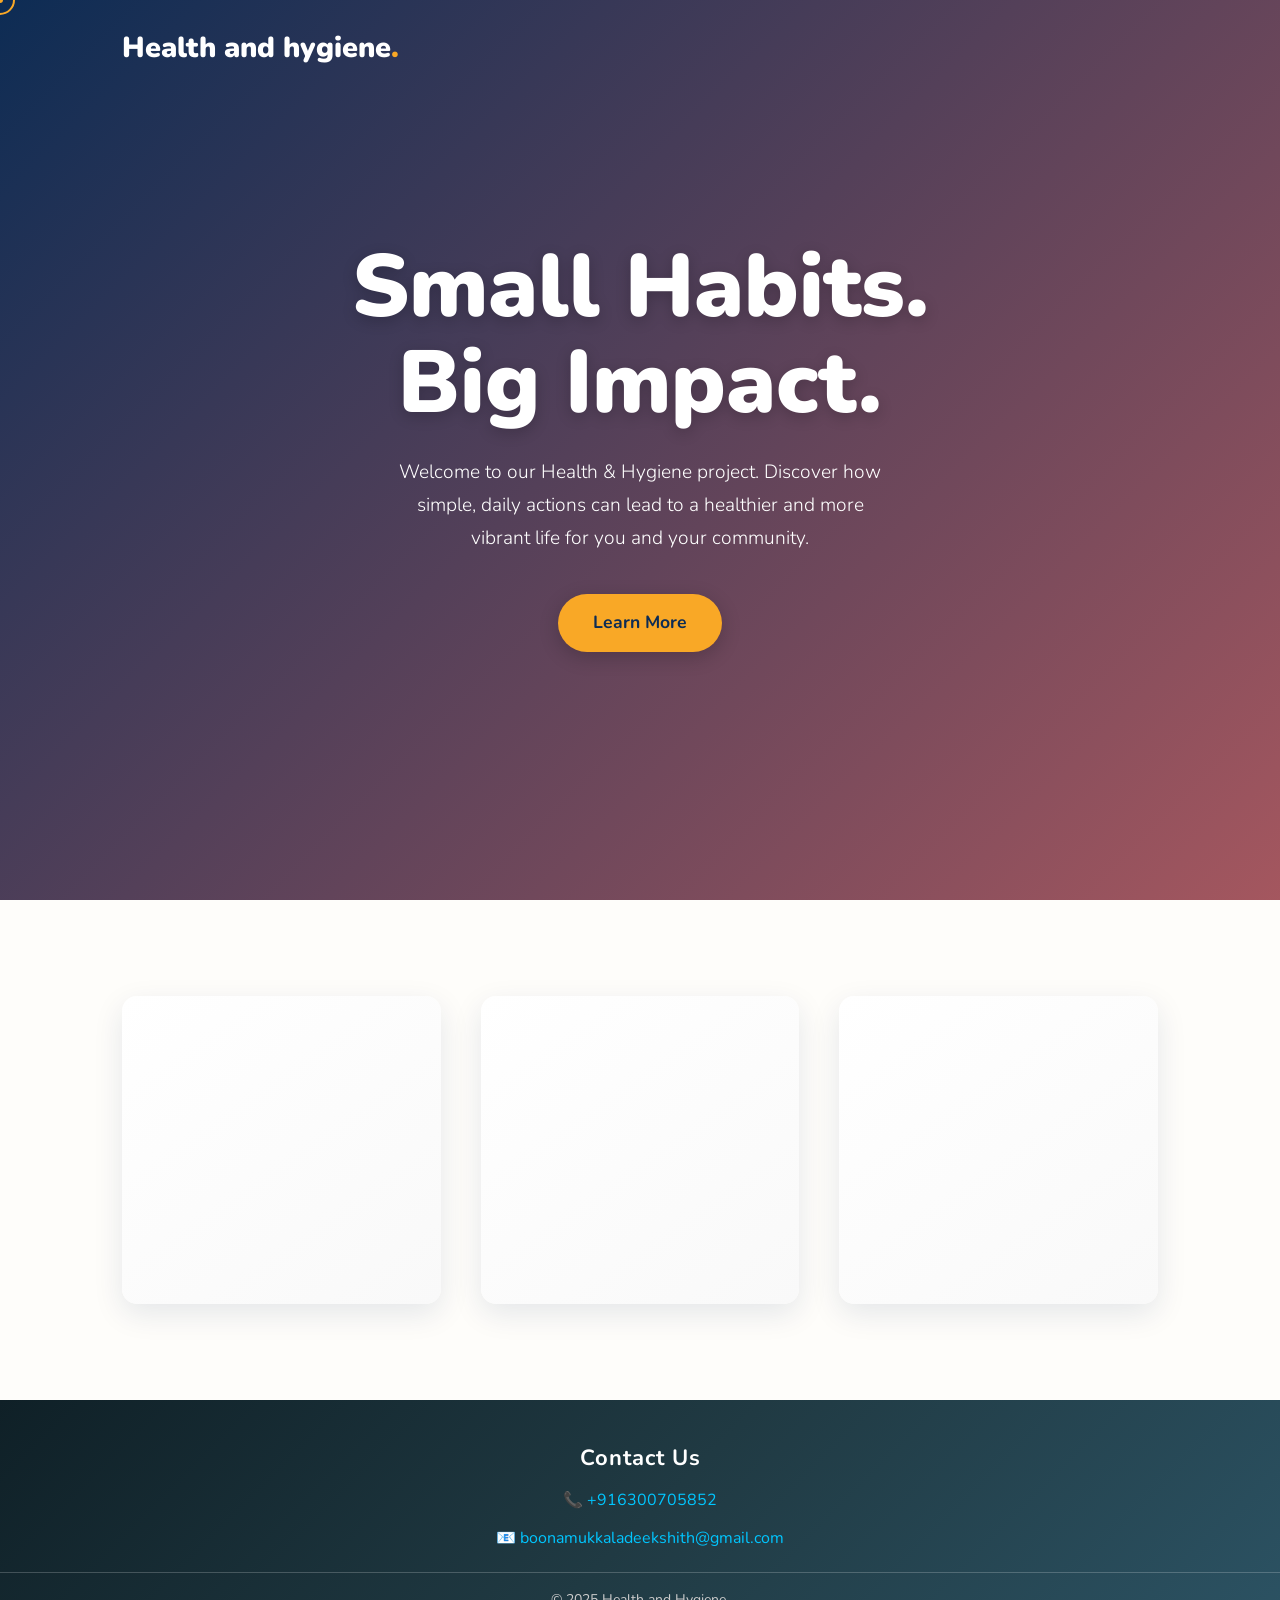
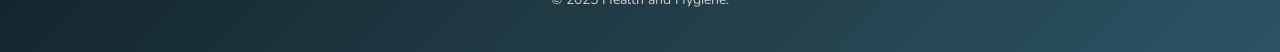
==== index.html @ bb27acfd "Add files via upload" ====
<!DOCTYPE html>
<html lang="en">

<head>
    <meta charset="UTF-8">
    <meta name="viewport" content="width=device-width, initial-scale=1.0">
    <title>Health & Hygiene Project</title>
    <link rel="stylesheet" href="main.css">
    <link href="https://fonts.googleapis.com/css2?family=Nunito:wght@300;400;700;900&display=swap" rel="stylesheet">
</head>

<body>

    <div class="cursor-dot"></div>
    <div class="cursor-outline"></div>

    <header>
        <div class="container">
            <nav>
                <div class="logo">Health and hygiene<span>.</span></div>
            </nav>
        </div>
    </header>

    <main>
        <section class="hero">
            <div class="hero-background"></div>
            <div class="hero-content">
                <h1 class="anim-load" style="--delay: 0.2s;">Small Habits.</h1>
                <h1 class="anim-load" style="--delay: 0.4s;">Big Impact.</h1>
                <p class="anim-load" style="--delay: 0.6s;">
                    Welcome to our Health & Hygiene project. Discover how simple, daily actions can lead to a healthier and more vibrant life for you and your community.
                </p>
                <a href="index2.html" class="cta-button anim-load" style="--delay: 0.8s;">Learn More</a>
            </div>
        </section>

        <section id="features" class="features-section">
            <div class="container features-grid">

                <div class="feature-card">
                    <div class="card-content">
                        <h2>🧼-🖐</h2>
                        <h3>Hand Hygiene</h3>
                        <p>The simplest, most effective way to stop the spread of germs and prevent illness.</p>
                    </div>
                </div>

                <div class="feature-card">
                    <div class="card-content">
                        <h2>❤️-❤️‍🩹</h2>
                        <h3>Personal Wellness</h3>
                        <p>Good hygiene is self-care. It boosts mental health, confidence, and overall well-being.</p>
                    </div>
                </div>

                <div class="feature-card">
                    <div class="card-content">
                        <h2>♻️- 🌍</h2>
                        <h3>Clean Environment</h3>
                        <p>A clean space reduces stress, prevents pests, and creates a safe sanctuary for you.</p>
                    </div>
                </div>

            </div>
        </section>
    </main>
    <footer>
        <h2>Contact Us</h2>
        <div class="contact-info">
            📞 <a href="tel:+916300705852">+916300705852</a>
        </div>
        <div class="contact-info">
            📧 <a href="mailto:boonamukkaladeekshith@gmail.com">boonamukkaladeekshith@gmail.com</a>
        </div>
        <div class="footer-bottom">
            © 2025 Health and Hygiene.
        </div>
    </footer>

    <script src="script.js"></script>
</body>

</html>
---- main.css ----
/* --- Global Styles & Variables --- */

:root {
    --primary-color: #0d2c54;
    /* Deep Blue */
    --secondary-color: #f06c64;
    /* Vibrant Coral */
    --accent-color: #f9a826;
    /* Sunny Yellow */
    --bg-color: #fefdfa;
    /* Off-white */
    --white: #ffffff;
    --shadow: 0 10px 30px rgba(13, 44, 84, 0.1);
}

* {
    margin: 0;
    padding: 0;
    box-sizing: border-box;
}

body {
    font-family: 'Nunito', sans-serif;
    background-color: var(--bg-color);
    line-height: 1.7;
    overflow-x: hidden;
    /* --- NEW: Hide default cursor --- */
    cursor: none;
}

.container {
    max-width: 1100px;
    margin: 0 auto;
    padding: 0 2rem;
}


/* --- NEW: Custom Cursor Styles --- */

.cursor-dot,
.cursor-outline {
    position: fixed;
    top: 0;
    left: 0;
    transform: translate(-50%, -50%);
    border-radius: 50%;
    z-index: 9999;
    pointer-events: none;
    /* Allows clicking through */
}

.cursor-dot {
    width: 6px;
    height: 6px;
    background-color: var(--accent-color);
}

.cursor-outline {
    width: 30px;
    height: 30px;
    border: 2px solid var(--accent-color);
    transition: transform 0.2s ease-out;
}


/* This class is added by JS on hover */

.cursor-grow {
    transform: translate(-50%, -50%) scale(2);
    border-color: var(--secondary-color);
}


/* --- Header --- */

header {
    background: transparent;
    /* Make header transparent */
    padding: 1.5rem 0;
    position: fixed;
    width: 100%;
    top: 0;
    z-index: 1000;
}

.logo {
    font-size: 1.8rem;
    font-weight: 900;
    color: var(--white);
}

.logo span {
    color: var(--accent-color);
}


/* --- Hero Section --- */

.hero {
    height: 100vh;
    display: flex;
    align-items: center;
    justify-content: center;
    text-align: center;
    color: var(--white);
    position: relative;
    overflow: hidden;
}

.hero-background {
    position: absolute;
    top: 0;
    left: 0;
    width: 100%;
    height: 100%;
    background: linear-gradient(135deg, var(--primary-color), var(--secondary-color), var(--accent-color));
    background-size: 300% 300%;
    z-index: -1;
    animation: gradientMove 15s ease infinite;
}

@keyframes gradientMove {
    0% {
        background-position: 0% 50%;
    }
    50% {
        background-position: 100% 50%;
    }
    100% {
        background-position: 0% 50%;
    }
}

.hero-content {
    max-width: 700px;
    padding: 0 1rem;
}

.hero h1 {
    font-size: clamp(3rem, 8vw, 5.5rem);
    font-weight: 900;
    line-height: 1.1;
    text-shadow: 0 4px 15px rgba(0, 0, 0, 0.2);
}

.hero p {
    font-size: 1.2rem;
    font-weight: 300;
    margin: 1.5rem 0 2.5rem;
    max-width: 500px;
    margin-left: auto;
    margin-right: auto;
}


/* --- CTA Button & Ripple --- */

.cta-button {
    display: inline-block;
    background: var(--accent-color);
    color: var(--primary-color);
    padding: 14px 35px;
    border-radius: 50px;
    text-decoration: none;
    font-weight: 700;
    font-size: 1.1rem;
    transition: all 0.3s ease;
    box-shadow: 0 5px 20px rgba(0, 0, 0, 0.2);
    position: relative;
    overflow: hidden;
}

.cta-button:hover {
    background: var(--white);
    transform: translateY(-5px);
    box-shadow: 0 10px 25px rgba(0, 0, 0, 0.3);
}


/* --- Ripple Click Animation --- */

.ripple {
    position: absolute;
    border-radius: 50%;
    background-color: rgba(13, 44, 84, 0.3);
    transform: scale(0);
    animation: ripple 600ms linear;
}

@keyframes ripple {
    to {
        transform: scale(4);
        opacity: 0;
    }
}


/* --- Load Animation (Hero Text) --- */

.anim-load {
    opacity: 0;
    transform: translateY(30px);
    animation: fadeInSlideUp 0.8s ease-out forwards var(--delay);
}

@keyframes fadeInSlideUp {
    to {
        opacity: 1;
        transform: translateY(0);
    }
}


/* --- NEW: 3D Features Section --- */

.features-section {
    padding: 6rem 0;
    background: var(--bg-color);
}

.features-grid {
    display: grid;
    grid-template-columns: repeat(auto-fit, minmax(280px, 1fr));
    gap: 2.5rem;
    /* This creates the 3D space for the cards */
    perspective: 1500px;
}

.feature-card {
    background: linear-gradient(145deg, var(--white), #f9f9f9);
    border-radius: 15px;
    box-shadow: var(--shadow);
    padding: 2.5rem 2rem;
    text-align: center;
    /* This allows the card's children to be in 3D space */
    transform-style: preserve-3d;
    /* Smooth transition for when mouse leaves */
    transition: transform 0.6s ease, box-shadow 0.6s ease;
}

.feature-card h2 {
    font-size: 3rem;
    color: var(--primary-color);
}

.feature-card h3 {
    font-size: 1.5rem;
    color: var(--primary-color);
    margin: 1rem 0 0.5rem;
}

.feature-card p {
    font-size: 1rem;
    color: #555;
}

footer {
    background: linear-gradient(135deg, #0f2027, #203a43, #2c5364);
    color: white;
    padding: 40px 0;
    text-align: center;
}

footer h2 {
    margin-bottom: 10px;
    font-size: 22px;
    letter-spacing: 1px;
}

.contact-info {
    margin: 10px 0;
    font-size: 16px;
}

.contact-info a {
    color: #00c6ff;
    text-decoration: none;
    transition: color 0.3s ease;
}

.contact-info a:hover {
    color: #66ffff;
}

.footer-bottom {
    margin-top: 20px;
    border-top: 1px solid rgba(255, 255, 255, 0.2);
    padding-top: 15px;
    font-size: 14px;
    color: #ccc;
}
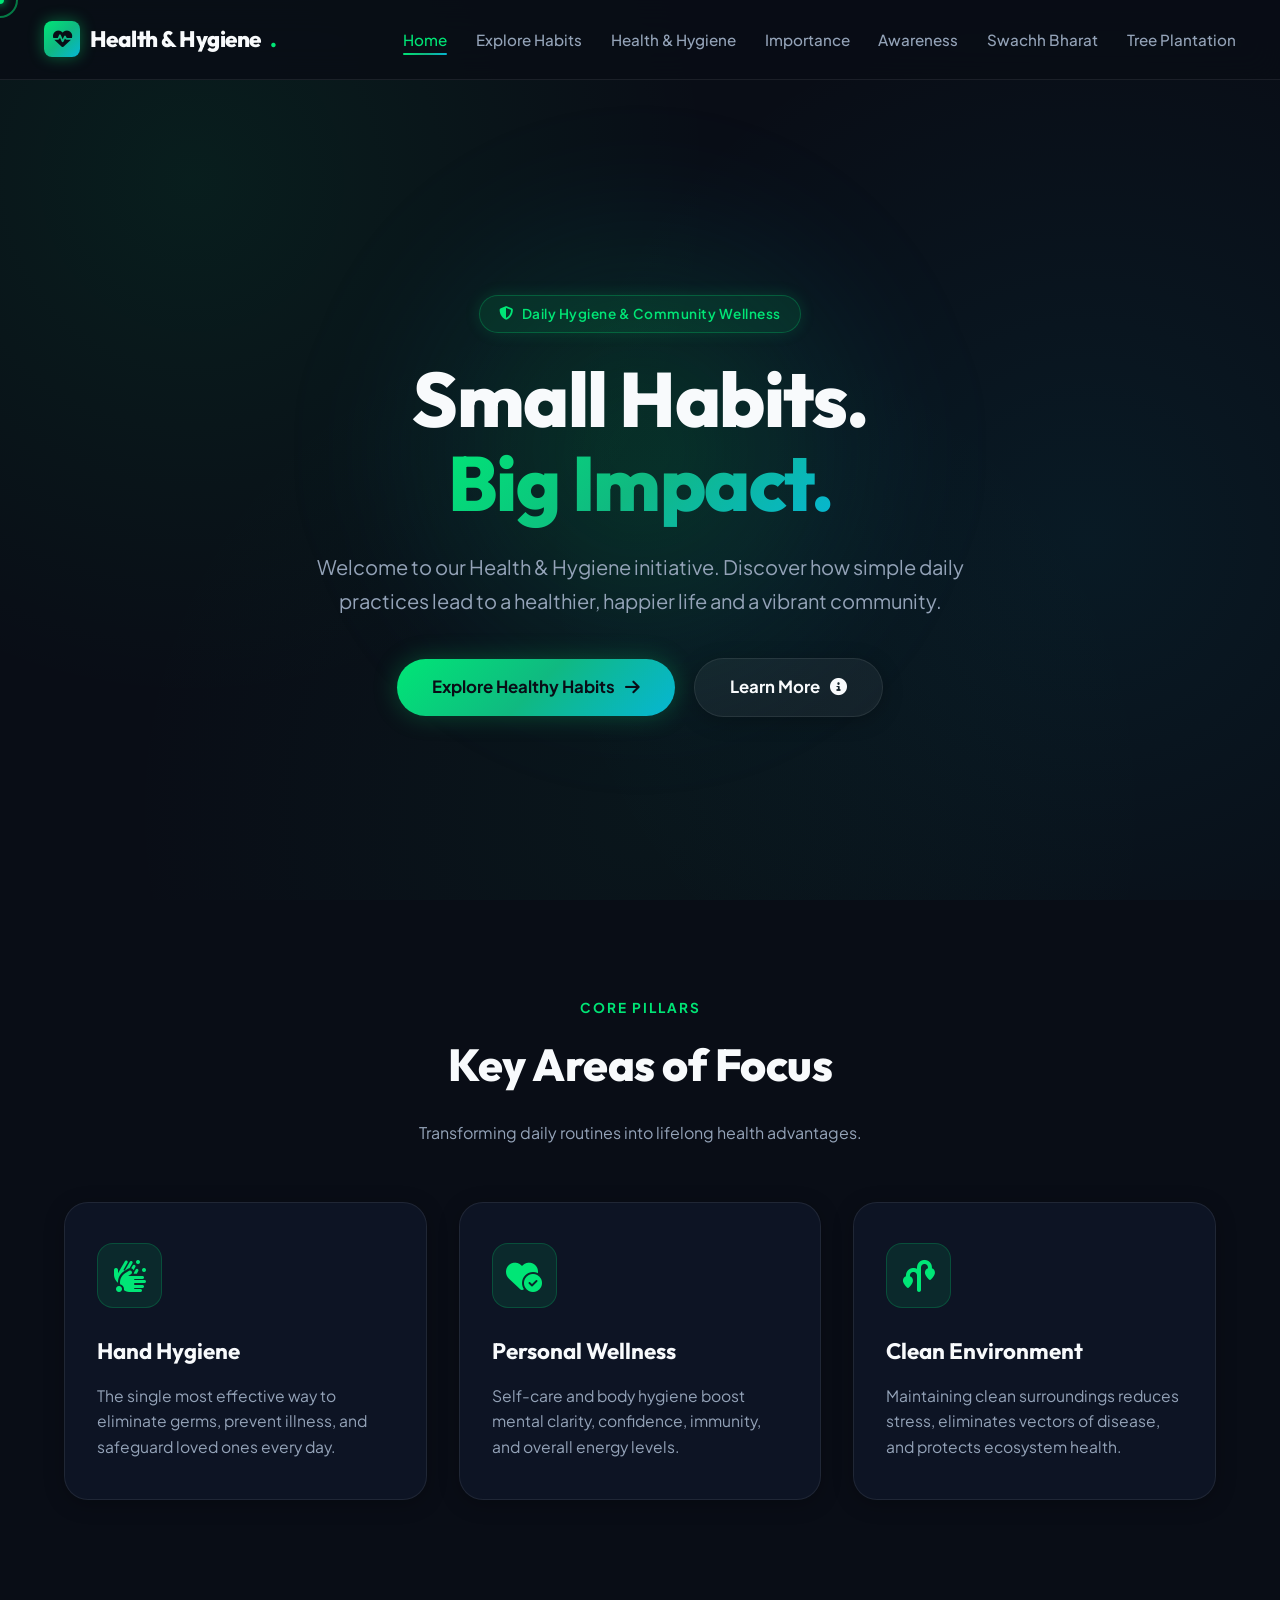
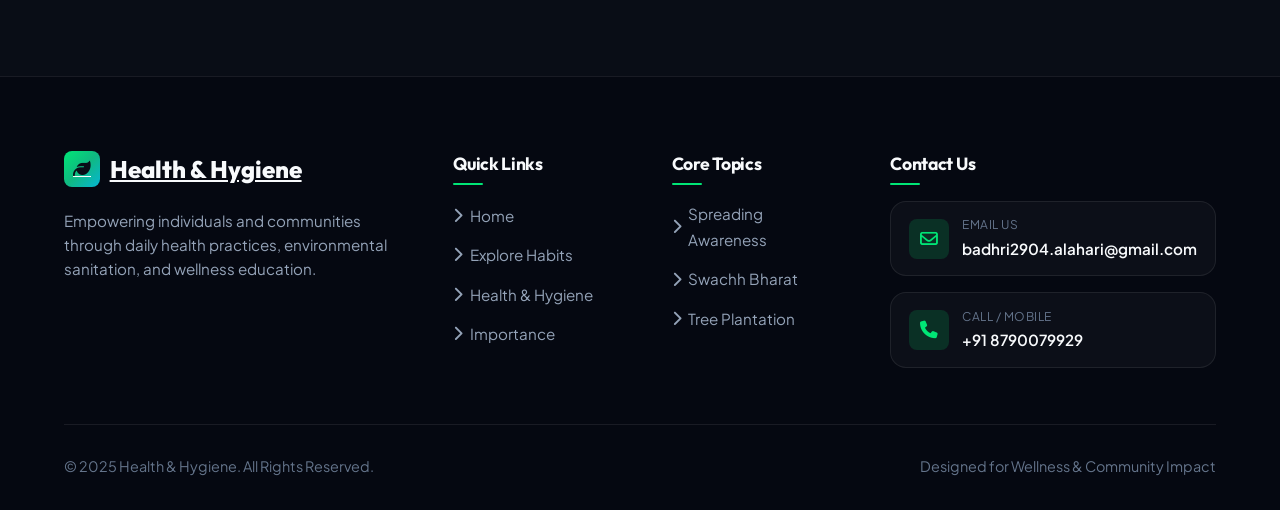
==== commit d8e7f02b: "Add files via upload" ====
--- a/index.html
+++ b/index.html
@@ -1,84 +1,167 @@
-<!DOCTYPE html>
-<html lang="en">
-
-<head>
-    <meta charset="UTF-8">
-    <meta name="viewport" content="width=device-width, initial-scale=1.0">
-    <title>Health & Hygiene Project</title>
-    <link rel="stylesheet" href="main.css">
-    <link href="https://fonts.googleapis.com/css2?family=Nunito:wght@300;400;700;900&display=swap" rel="stylesheet">
-</head>
-
-<body>
-
-    <div class="cursor-dot"></div>
-    <div class="cursor-outline"></div>
-
-    <header>
-        <div class="container">
-            <nav>
-                <div class="logo">Health and hygiene<span>.</span></div>
-            </nav>
-        </div>
-    </header>
-
-    <main>
-        <section class="hero">
-            <div class="hero-background"></div>
-            <div class="hero-content">
-                <h1 class="anim-load" style="--delay: 0.2s;">Small Habits.</h1>
-                <h1 class="anim-load" style="--delay: 0.4s;">Big Impact.</h1>
-                <p class="anim-load" style="--delay: 0.6s;">
-                    Welcome to our Health & Hygiene project. Discover how simple, daily actions can lead to a healthier and more vibrant life for you and your community.
-                </p>
-                <a href="index2.html" class="cta-button anim-load" style="--delay: 0.8s;">Learn More</a>
-            </div>
-        </section>
-
-        <section id="features" class="features-section">
-            <div class="container features-grid">
-
-                <div class="feature-card">
-                    <div class="card-content">
-                        <h2>🧼-🖐</h2>
-                        <h3>Hand Hygiene</h3>
-                        <p>The simplest, most effective way to stop the spread of germs and prevent illness.</p>
-                    </div>
-                </div>
-
-                <div class="feature-card">
-                    <div class="card-content">
-                        <h2>❤️-❤️‍🩹</h2>
-                        <h3>Personal Wellness</h3>
-                        <p>Good hygiene is self-care. It boosts mental health, confidence, and overall well-being.</p>
-                    </div>
-                </div>
-
-                <div class="feature-card">
-                    <div class="card-content">
-                        <h2>♻️- 🌍</h2>
-                        <h3>Clean Environment</h3>
-                        <p>A clean space reduces stress, prevents pests, and creates a safe sanctuary for you.</p>
-                    </div>
-                </div>
-
-            </div>
-        </section>
-    </main>
-    <footer>
-        <h2>Contact Us</h2>
-        <div class="contact-info">
-            📞 <a href="tel:+916300705852">+916300705852</a>
-        </div>
-        <div class="contact-info">
-            📧 <a href="mailto:boonamukkaladeekshith@gmail.com">boonamukkaladeekshith@gmail.com</a>
-        </div>
-        <div class="footer-bottom">
-            © 2025 Health and Hygiene.
-        </div>
-    </footer>
-
-    <script src="script.js"></script>
-</body>
-
+<!DOCTYPE html>
+<html lang="en">
+
+<head>
+    <meta charset="UTF-8">
+    <meta name="viewport" content="width=device-width, initial-scale=1.0">
+    <title>Health & Hygiene | Small Habits, Big Impact</title>
+    <link rel="stylesheet" href="main.css">
+    <link rel="stylesheet" href="https://cdnjs.cloudflare.com/ajax/libs/font-awesome/6.5.2/css/all.min.css">
+</head>
+
+<body>
+
+    <div class="cursor-dot"></div>
+    <div class="cursor-outline"></div>
+    <div class="progress-bar"></div>
+
+    <!-- Navigation Bar -->
+    <nav class="navbar">
+        <div class="nav-container">
+            <a href="index.html" class="nav-logo">
+                <div class="logo-icon"><i class="fa-solid fa-heart-pulse"></i></div>
+                Health & Hygiene<span>.</span>
+            </a>
+            <button class="nav-toggle" aria-label="Toggle navigation">
+                <i class="fa-solid fa-bars"></i>
+            </button>
+            <ul class="nav-menu">
+                <li><a href="index.html" class="nav-link active">Home</a></li>
+                <li><a href="index2.html" class="nav-link">Explore Habits</a></li>
+                <li><a href="index1.html" class="nav-link">Health & Hygiene</a></li>
+                <li><a href="index2-1.html" class="nav-link">Importance</a></li>
+                <li><a href="index3.html" class="nav-link">Awareness</a></li>
+                <li><a href="index4.html" class="nav-link">Swachh Bharat</a></li>
+                <li><a href="index5.html" class="nav-link">Tree Plantation</a></li>
+            </ul>
+        </div>
+    </nav>
+
+    <main>
+        <!-- Hero Section -->
+        <section class="hero">
+            <div class="hero-bg-glow"></div>
+            <div class="hero-content">
+                <div class="hero-badge anim-load" style="--delay: 0.1s;">
+                    <i class="fa-solid fa-shield-halved"></i> Daily Hygiene & Community Wellness
+                </div>
+                <h1 class="anim-load" style="--delay: 0.3s;">
+                    Small Habits. <br><span class="gradient-text">Big Impact.</span>
+                </h1>
+                <p class="anim-load" style="--delay: 0.5s;">
+                    Welcome to our Health & Hygiene initiative. Discover how simple daily practices lead to a healthier, happier life and a vibrant community.
+                </p>
+                <div class="hero-actions anim-load" style="--delay: 0.7s;">
+                    <a href="index2.html" class="cta-button">
+                        Explore Healthy Habits <i class="fa-solid fa-arrow-right"></i>
+                    </a>
+                    <a href="index1.html" class="cta-button secondary-btn">
+                        Learn More <i class="fa-solid fa-circle-info"></i>
+                    </a>
+                </div>
+            </div>
+        </section>
+
+        <!-- Features Grid Section -->
+        <section id="features" class="features-section">
+            <div class="container">
+                <div class="section-header">
+                    <span class="section-tag">Core Pillars</span>
+                    <h2 class="section-title">Key Areas of Focus</h2>
+                    <p style="color: var(--text-muted);">Transforming daily routines into lifelong health advantages.</p>
+                </div>
+
+                <div class="features-grid">
+
+                    <div class="feature-card">
+                        <div class="feature-icon">
+                            <i class="fa-solid fa-hands-bubbles"></i>
+                        </div>
+                        <h3>Hand Hygiene</h3>
+                        <p>The single most effective way to eliminate germs, prevent illness, and safeguard loved ones every day.</p>
+                    </div>
+
+                    <div class="feature-card">
+                        <div class="feature-icon">
+                            <i class="fa-solid fa-heart-circle-check"></i>
+                        </div>
+                        <h3>Personal Wellness</h3>
+                        <p>Self-care and body hygiene boost mental clarity, confidence, immunity, and overall energy levels.</p>
+                    </div>
+
+                    <div class="feature-card">
+                        <div class="feature-icon">
+                            <i class="fa-solid fa-plant-wilt"></i>
+                        </div>
+                        <h3>Clean Environment</h3>
+                        <p>Maintaining clean surroundings reduces stress, eliminates vectors of disease, and protects ecosystem health.</p>
+                    </div>
+
+                </div>
+            </div>
+        </section>
+    </main>
+
+    <!-- Master Footer -->
+    <footer class="site-footer">
+        <div class="container">
+            <div class="footer-grid">
+                <div class="footer-brand">
+                    <a href="index.html" class="brand-logo">
+                        <div class="logo-icon"><i class="fa-solid fa-leaf"></i></div>
+                        Health & Hygiene
+                    </a>
+                    <p>Empowering individuals and communities through daily health practices, environmental sanitation, and wellness education.</p>
+                </div>
+
+                <div class="footer-column">
+                    <h4>Quick Links</h4>
+                    <ul class="footer-links">
+                        <li><a href="index.html"><i class="fa-solid fa-chevron-right"></i> Home</a></li>
+                        <li><a href="index2.html"><i class="fa-solid fa-chevron-right"></i> Explore Habits</a></li>
+                        <li><a href="index1.html"><i class="fa-solid fa-chevron-right"></i> Health & Hygiene</a></li>
+                        <li><a href="index2-1.html"><i class="fa-solid fa-chevron-right"></i> Importance</a></li>
+                    </ul>
+                </div>
+
+                <div class="footer-column">
+                    <h4>Core Topics</h4>
+                    <ul class="footer-links">
+                        <li><a href="index3.html"><i class="fa-solid fa-chevron-right"></i> Spreading Awareness</a></li>
+                        <li><a href="index4.html"><i class="fa-solid fa-chevron-right"></i> Swachh Bharat</a></li>
+                        <li><a href="index5.html"><i class="fa-solid fa-chevron-right"></i> Tree Plantation</a></li>
+                    </ul>
+                </div>
+
+                <div class="footer-column">
+                    <h4>Contact Us</h4>
+                    <div class="contact-badge-list">
+                        <a href="mailto:badhri2904.alahari@gmail.com" class="contact-badge">
+                            <div class="icon-box"><i class="fa-regular fa-envelope"></i></div>
+                            <div class="info-text">
+                                <span class="info-label">Email Us</span>
+                                <span class="info-value">badhri2904.alahari@gmail.com</span>
+                            </div>
+                        </a>
+                        <a href="tel:+918790079929" class="contact-badge">
+                            <div class="icon-box"><i class="fa-solid fa-phone"></i></div>
+                            <div class="info-text">
+                                <span class="info-label">Call / Mobile</span>
+                                <span class="info-value">+91 8790079929</span>
+                            </div>
+                        </a>
+                    </div>
+                </div>
+            </div>
+
+            <div class="footer-bottom">
+                <p>&copy; 2025 Health & Hygiene. All Rights Reserved.</p>
+                <p>Designed for Wellness & Community Impact</p>
+            </div>
+        </div>
+    </footer>
+
+    <script src="script.js"></script>
+</body>
+
 </html>
--- a/main.css
+++ b/main.css
@@ -1,291 +1,867 @@
-/* --- Global Styles & Variables --- */
-
-:root {
-    --primary-color: #0d2c54;
-    /* Deep Blue */
-    --secondary-color: #f06c64;
-    /* Vibrant Coral */
-    --accent-color: #f9a826;
-    /* Sunny Yellow */
-    --bg-color: #fefdfa;
-    /* Off-white */
-    --white: #ffffff;
-    --shadow: 0 10px 30px rgba(13, 44, 84, 0.1);
-}
-
-* {
-    margin: 0;
-    padding: 0;
-    box-sizing: border-box;
-}
-
-body {
-    font-family: 'Nunito', sans-serif;
-    background-color: var(--bg-color);
-    line-height: 1.7;
-    overflow-x: hidden;
-    /* --- NEW: Hide default cursor --- */
-    cursor: none;
-}
-
-.container {
-    max-width: 1100px;
-    margin: 0 auto;
-    padding: 0 2rem;
-}
-
-
-/* --- NEW: Custom Cursor Styles --- */
-
-.cursor-dot,
-.cursor-outline {
-    position: fixed;
-    top: 0;
-    left: 0;
-    transform: translate(-50%, -50%);
-    border-radius: 50%;
-    z-index: 9999;
-    pointer-events: none;
-    /* Allows clicking through */
-}
-
-.cursor-dot {
-    width: 6px;
-    height: 6px;
-    background-color: var(--accent-color);
-}
-
-.cursor-outline {
-    width: 30px;
-    height: 30px;
-    border: 2px solid var(--accent-color);
-    transition: transform 0.2s ease-out;
-}
-
-
-/* This class is added by JS on hover */
-
-.cursor-grow {
-    transform: translate(-50%, -50%) scale(2);
-    border-color: var(--secondary-color);
-}
-
-
-/* --- Header --- */
-
-header {
-    background: transparent;
-    /* Make header transparent */
-    padding: 1.5rem 0;
-    position: fixed;
-    width: 100%;
-    top: 0;
-    z-index: 1000;
-}
-
-.logo {
-    font-size: 1.8rem;
-    font-weight: 900;
-    color: var(--white);
-}
-
-.logo span {
-    color: var(--accent-color);
-}
-
-
-/* --- Hero Section --- */
-
-.hero {
-    height: 100vh;
-    display: flex;
-    align-items: center;
-    justify-content: center;
-    text-align: center;
-    color: var(--white);
-    position: relative;
-    overflow: hidden;
-}
-
-.hero-background {
-    position: absolute;
-    top: 0;
-    left: 0;
-    width: 100%;
-    height: 100%;
-    background: linear-gradient(135deg, var(--primary-color), var(--secondary-color), var(--accent-color));
-    background-size: 300% 300%;
-    z-index: -1;
-    animation: gradientMove 15s ease infinite;
-}
-
-@keyframes gradientMove {
-    0% {
-        background-position: 0% 50%;
-    }
-    50% {
-        background-position: 100% 50%;
-    }
-    100% {
-        background-position: 0% 50%;
-    }
-}
-
-.hero-content {
-    max-width: 700px;
-    padding: 0 1rem;
-}
-
-.hero h1 {
-    font-size: clamp(3rem, 8vw, 5.5rem);
-    font-weight: 900;
-    line-height: 1.1;
-    text-shadow: 0 4px 15px rgba(0, 0, 0, 0.2);
-}
-
-.hero p {
-    font-size: 1.2rem;
-    font-weight: 300;
-    margin: 1.5rem 0 2.5rem;
-    max-width: 500px;
-    margin-left: auto;
-    margin-right: auto;
-}
-
-
-/* --- CTA Button & Ripple --- */
-
-.cta-button {
-    display: inline-block;
-    background: var(--accent-color);
-    color: var(--primary-color);
-    padding: 14px 35px;
-    border-radius: 50px;
-    text-decoration: none;
-    font-weight: 700;
-    font-size: 1.1rem;
-    transition: all 0.3s ease;
-    box-shadow: 0 5px 20px rgba(0, 0, 0, 0.2);
-    position: relative;
-    overflow: hidden;
-}
-
-.cta-button:hover {
-    background: var(--white);
-    transform: translateY(-5px);
-    box-shadow: 0 10px 25px rgba(0, 0, 0, 0.3);
-}
-
-
-/* --- Ripple Click Animation --- */
-
-.ripple {
-    position: absolute;
-    border-radius: 50%;
-    background-color: rgba(13, 44, 84, 0.3);
-    transform: scale(0);
-    animation: ripple 600ms linear;
-}
-
-@keyframes ripple {
-    to {
-        transform: scale(4);
-        opacity: 0;
-    }
-}
-
-
-/* --- Load Animation (Hero Text) --- */
-
-.anim-load {
-    opacity: 0;
-    transform: translateY(30px);
-    animation: fadeInSlideUp 0.8s ease-out forwards var(--delay);
-}
-
-@keyframes fadeInSlideUp {
-    to {
-        opacity: 1;
-        transform: translateY(0);
-    }
-}
-
-
-/* --- NEW: 3D Features Section --- */
-
-.features-section {
-    padding: 6rem 0;
-    background: var(--bg-color);
-}
-
-.features-grid {
-    display: grid;
-    grid-template-columns: repeat(auto-fit, minmax(280px, 1fr));
-    gap: 2.5rem;
-    /* This creates the 3D space for the cards */
-    perspective: 1500px;
-}
-
-.feature-card {
-    background: linear-gradient(145deg, var(--white), #f9f9f9);
-    border-radius: 15px;
-    box-shadow: var(--shadow);
-    padding: 2.5rem 2rem;
-    text-align: center;
-    /* This allows the card's children to be in 3D space */
-    transform-style: preserve-3d;
-    /* Smooth transition for when mouse leaves */
-    transition: transform 0.6s ease, box-shadow 0.6s ease;
-}
-
-.feature-card h2 {
-    font-size: 3rem;
-    color: var(--primary-color);
-}
-
-.feature-card h3 {
-    font-size: 1.5rem;
-    color: var(--primary-color);
-    margin: 1rem 0 0.5rem;
-}
-
-.feature-card p {
-    font-size: 1rem;
-    color: #555;
-}
-
-footer {
-    background: linear-gradient(135deg, #0f2027, #203a43, #2c5364);
-    color: white;
-    padding: 40px 0;
-    text-align: center;
-}
-
-footer h2 {
-    margin-bottom: 10px;
-    font-size: 22px;
-    letter-spacing: 1px;
-}
-
-.contact-info {
-    margin: 10px 0;
-    font-size: 16px;
-}
-
-.contact-info a {
-    color: #00c6ff;
-    text-decoration: none;
-    transition: color 0.3s ease;
-}
-
-.contact-info a:hover {
-    color: #66ffff;
-}
-
-.footer-bottom {
-    margin-top: 20px;
-    border-top: 1px solid rgba(255, 255, 255, 0.2);
-    padding-top: 15px;
-    font-size: 14px;
-    color: #ccc;
+/* ==========================================
+   HEALTH & HYGIENE - MASTER CSS DESIGN SYSTEM
+   Theme: Ultra-Modern Glassmorphism Dark & Emerald
+   ========================================== */
+
+@import url('https://fonts.googleapis.com/css2?family=Outfit:wght@300;400;500;600;700;800&family=Plus+Jakarta+Sans:wght@300;400;500;600;700;800&display=swap');
+
+:root {
+    /* Color Palette */
+    --bg-dark: #090d16;
+    --bg-card: rgba(15, 23, 42, 0.75);
+    --bg-card-hover: rgba(30, 41, 59, 0.85);
+    --border-color: rgba(255, 255, 255, 0.08);
+    --border-glow: rgba(0, 230, 118, 0.3);
+
+    --primary: #00e676;
+    --primary-dark: #00b0ff;
+    --accent-teal: #06b6d4;
+    --accent-mint: #10b981;
+    --accent-coral: #ff6b6b;
+    --accent-gold: #fbbf24;
+
+    --gradient-primary: linear-gradient(135deg, #00e676 0%, #10b981 50%, #06b6d4 100%);
+    --gradient-text: linear-gradient(135deg, #ffffff 0%, #cbd5e1 50%, #00e676 100%);
+    --gradient-hero: linear-gradient(135deg, rgba(0, 230, 118, 0.15) 0%, rgba(6, 182, 212, 0.1) 50%, rgba(9, 13, 22, 0.95) 100%);
+    --gradient-card: linear-gradient(145deg, rgba(30, 41, 59, 0.7), rgba(15, 23, 42, 0.8));
+
+    --text-main: #f8fafc;
+    --text-muted: #94a3b8;
+    --text-dim: #64748b;
+
+    --shadow-sm: 0 4px 20px rgba(0, 0, 0, 0.25);
+    --shadow-lg: 0 20px 40px rgba(0, 0, 0, 0.4), 0 0 30px rgba(0, 230, 118, 0.1);
+    --shadow-glow: 0 0 25px rgba(0, 230, 118, 0.25);
+
+    --radius-sm: 8px;
+    --radius-md: 16px;
+    --radius-lg: 24px;
+    --radius-full: 9999px;
+
+    --font-heading: 'Outfit', sans-serif;
+    --font-body: 'Plus Jakarta Sans', sans-serif;
+
+    --navbar-height: 80px;
+}
+
+/* Reset & Base */
+*, *::before, *::after {
+    margin: 0;
+    padding: 0;
+    box-sizing: border-box;
+}
+
+html {
+    scroll-behavior: smooth;
+    font-size: 16px;
+}
+
+body {
+    font-family: var(--font-body);
+    background-color: var(--bg-dark);
+    color: var(--text-main);
+    line-height: 1.7;
+    overflow-x: hidden;
+    min-height: 100vh;
+    background-image: 
+        radial-gradient(circle at 15% 20%, rgba(0, 230, 118, 0.08) 0%, transparent 40%),
+        radial-gradient(circle at 85% 60%, rgba(6, 182, 212, 0.08) 0%, transparent 45%),
+        radial-gradient(circle at 50% 90%, rgba(16, 185, 129, 0.05) 0%, transparent 50%);
+    background-attachment: fixed;
+    cursor: none;
+}
+
+/* Custom Scrollbar */
+::-webkit-scrollbar {
+    width: 8px;
+}
+::-webkit-scrollbar-track {
+    background: var(--bg-dark);
+}
+::-webkit-scrollbar-thumb {
+    background: rgba(0, 230, 118, 0.3);
+    border-radius: 4px;
+}
+::-webkit-scrollbar-thumb:hover {
+    background: var(--primary);
+}
+
+/* Custom Pointer Cursor */
+.cursor-dot,
+.cursor-outline {
+    position: fixed;
+    top: 0;
+    left: 0;
+    transform: translate(-50%, -50%);
+    border-radius: 50%;
+    z-index: 99999;
+    pointer-events: none;
+}
+
+.cursor-dot {
+    width: 8px;
+    height: 8px;
+    background-color: var(--primary);
+    box-shadow: 0 0 10px var(--primary);
+}
+
+.cursor-outline {
+    width: 36px;
+    height: 36px;
+    border: 2px solid rgba(0, 230, 118, 0.5);
+    transition: transform 0.15s ease-out, border-color 0.2s ease, width 0.2s ease, height 0.2s ease;
+}
+
+.cursor-grow {
+    transform: translate(-50%, -50%) scale(1.6);
+    border-color: var(--accent-teal);
+    background-color: rgba(6, 182, 212, 0.1);
+}
+
+/* Scroll Progress Bar */
+.progress-bar {
+    position: fixed;
+    top: 0;
+    left: 0;
+    width: 0%;
+    height: 4px;
+    z-index: 10001;
+    background: var(--gradient-primary);
+    box-shadow: 0 0 10px var(--primary);
+    transition: width 0.1s linear;
+}
+
+/* Container */
+.container {
+    max-width: 1200px;
+    margin: 0 auto;
+    padding: 0 1.5rem;
+}
+
+/* --- Sticky Modern Navbar --- */
+.navbar {
+    position: fixed;
+    top: 0;
+    left: 0;
+    width: 100%;
+    height: var(--navbar-height);
+    z-index: 10000;
+    background: rgba(9, 13, 22, 0.85);
+    backdrop-filter: blur(16px);
+    -webkit-backdrop-filter: blur(16px);
+    border-bottom: 1px solid var(--border-color);
+    transition: all 0.3s ease;
+}
+
+.navbar .nav-container {
+    display: flex;
+    align-items: center;
+    justify-content: space-between;
+    height: 100%;
+    max-width: 1240px;
+    margin: 0 auto;
+    padding: 0 1.5rem;
+}
+
+.nav-logo {
+    display: flex;
+    align-items: center;
+    gap: 0.6rem;
+    text-decoration: none;
+    font-family: var(--font-heading);
+    font-size: 1.4rem;
+    font-weight: 800;
+    color: var(--text-main);
+    letter-spacing: -0.5px;
+}
+
+.nav-logo .logo-icon {
+    width: 36px;
+    height: 36px;
+    background: var(--gradient-primary);
+    border-radius: var(--radius-sm);
+    display: flex;
+    align-items: center;
+    justify-content: center;
+    color: #090d16;
+    font-size: 1.2rem;
+    box-shadow: 0 0 15px rgba(0, 230, 118, 0.4);
+}
+
+.nav-logo span {
+    color: var(--primary);
+}
+
+.nav-menu {
+    display: flex;
+    align-items: center;
+    gap: 1.8rem;
+    list-style: none;
+}
+
+.nav-link {
+    text-decoration: none;
+    color: var(--text-muted);
+    font-weight: 500;
+    font-size: 0.95rem;
+    transition: all 0.25s ease;
+    position: relative;
+    padding: 0.4rem 0;
+}
+
+.nav-link:hover,
+.nav-link.active {
+    color: var(--primary);
+}
+
+.nav-link::after {
+    content: '';
+    position: absolute;
+    bottom: 0;
+    left: 0;
+    width: 0%;
+    height: 2px;
+    background: var(--gradient-primary);
+    transition: width 0.3s ease;
+    border-radius: 2px;
+}
+
+.nav-link:hover::after,
+.nav-link.active::after {
+    width: 100%;
+}
+
+.nav-cta {
+    background: var(--gradient-primary);
+    color: #090d16 !important;
+    padding: 0.6rem 1.4rem;
+    border-radius: var(--radius-full);
+    font-weight: 700 !important;
+    box-shadow: 0 4px 15px rgba(0, 230, 118, 0.3);
+}
+
+.nav-cta::after {
+    display: none !important;
+}
+
+.nav-cta:hover {
+    transform: translateY(-2px);
+    box-shadow: 0 6px 20px rgba(0, 230, 118, 0.5);
+}
+
+/* Mobile Nav Toggle */
+.nav-toggle {
+    display: none;
+    background: transparent;
+    border: none;
+    color: var(--text-main);
+    font-size: 1.5rem;
+    cursor: pointer;
+}
+
+/* --- Hero Section --- */
+.hero {
+    min-height: 100vh;
+    padding-top: calc(var(--navbar-height) + 2rem);
+    display: flex;
+    align-items: center;
+    justify-content: center;
+    position: relative;
+    overflow: hidden;
+}
+
+.hero-bg-glow {
+    position: absolute;
+    width: 600px;
+    height: 600px;
+    background: radial-gradient(circle, rgba(0, 230, 118, 0.18) 0%, rgba(6, 182, 212, 0.05) 50%, transparent 70%);
+    top: 50%;
+    left: 50%;
+    transform: translate(-50%, -50%);
+    filter: blur(50px);
+    z-index: 0;
+    pointer-events: none;
+}
+
+.hero-content {
+    position: relative;
+    z-index: 1;
+    text-align: center;
+    max-width: 850px;
+    margin: 0 auto;
+    padding: 2rem 1.5rem;
+}
+
+.hero-badge {
+    display: inline-flex;
+    align-items: center;
+    gap: 0.5rem;
+    background: rgba(0, 230, 118, 0.1);
+    border: 1px solid rgba(0, 230, 118, 0.25);
+    color: var(--primary);
+    padding: 0.4rem 1.2rem;
+    border-radius: var(--radius-full);
+    font-size: 0.85rem;
+    font-weight: 600;
+    letter-spacing: 0.5px;
+    margin-bottom: 1.5rem;
+    box-shadow: 0 0 15px rgba(0, 230, 118, 0.15);
+}
+
+.hero h1 {
+    font-family: var(--font-heading);
+    font-size: clamp(2.8rem, 6.5vw, 4.8rem);
+    font-weight: 800;
+    line-height: 1.1;
+    letter-spacing: -1.5px;
+    margin-bottom: 1.5rem;
+}
+
+.hero h1 .gradient-text {
+    background: var(--gradient-primary);
+    -webkit-background-clip: text;
+    -webkit-text-fill-color: transparent;
+}
+
+.hero p {
+    font-size: clamp(1.05rem, 2vw, 1.25rem);
+    color: var(--text-muted);
+    max-width: 650px;
+    margin: 0 auto 2.5rem;
+    font-weight: 400;
+}
+
+.hero-actions {
+    display: flex;
+    align-items: center;
+    justify-content: center;
+    gap: 1.2rem;
+    flex-wrap: wrap;
+}
+
+/* CTA Buttons */
+.cta-button {
+    display: inline-flex;
+    align-items: center;
+    justify-content: center;
+    gap: 0.6rem;
+    background: var(--gradient-primary);
+    color: #090d16;
+    padding: 0.9rem 2.2rem;
+    border-radius: var(--radius-full);
+    text-decoration: none;
+    font-weight: 700;
+    font-size: 1.05rem;
+    transition: all 0.3s ease;
+    box-shadow: var(--shadow-glow);
+    position: relative;
+    overflow: hidden;
+    border: none;
+    cursor: pointer;
+}
+
+.cta-button:hover {
+    transform: translateY(-4px) scale(1.02);
+    box-shadow: 0 10px 30px rgba(0, 230, 118, 0.4);
+}
+
+.cta-button.secondary-btn {
+    background: rgba(255, 255, 255, 0.05);
+    color: var(--text-main);
+    border: 1px solid var(--border-color);
+    box-shadow: var(--shadow-sm);
+}
+
+.cta-button.secondary-btn:hover {
+    background: rgba(255, 255, 255, 0.1);
+    border-color: var(--primary);
+    color: var(--primary);
+}
+
+/* Ripple Animation */
+.ripple {
+    position: absolute;
+    border-radius: 50%;
+    background-color: rgba(255, 255, 255, 0.4);
+    transform: scale(0);
+    animation: ripple 600ms linear;
+    pointer-events: none;
+}
+
+@keyframes ripple {
+    to {
+        transform: scale(4);
+        opacity: 0;
+    }
+}
+
+/* --- Features Section (3D Glass Cards) --- */
+.features-section {
+    padding: 6rem 0;
+    position: relative;
+}
+
+.section-header {
+    text-align: center;
+    max-width: 650px;
+    margin: 0 auto 3.5rem;
+}
+
+.section-tag {
+    color: var(--primary);
+    font-weight: 700;
+    font-size: 0.85rem;
+    text-transform: uppercase;
+    letter-spacing: 2px;
+    margin-bottom: 0.5rem;
+    display: block;
+}
+
+.section-title {
+    font-family: var(--font-heading);
+    font-size: clamp(2rem, 4vw, 2.8rem);
+    font-weight: 800;
+    color: var(--text-main);
+    margin-bottom: 1rem;
+    letter-spacing: -0.5px;
+}
+
+.features-grid {
+    display: grid;
+    grid-template-columns: repeat(auto-fit, minmax(320px, 1fr));
+    gap: 2rem;
+    perspective: 1000px;
+}
+
+.feature-card {
+    background: var(--bg-card);
+    border: 1px solid var(--border-color);
+    border-radius: var(--radius-lg);
+    padding: 2.5rem 2rem;
+    backdrop-filter: blur(16px);
+    -webkit-backdrop-filter: blur(16px);
+    box-shadow: var(--shadow-sm);
+    transition: all 0.4s cubic-bezier(0.175, 0.885, 0.32, 1.275);
+    transform-style: preserve-3d;
+    position: relative;
+    overflow: hidden;
+}
+
+.feature-card::before {
+    content: '';
+    position: absolute;
+    top: 0;
+    left: 0;
+    width: 100%;
+    height: 4px;
+    background: var(--gradient-primary);
+    opacity: 0;
+    transition: opacity 0.3s ease;
+}
+
+.feature-card:hover {
+    background: var(--bg-card-hover);
+    border-color: var(--border-glow);
+    transform: translateY(-8px) rotateX(4deg) rotateY(-2deg);
+    box-shadow: var(--shadow-lg);
+}
+
+.feature-card:hover::before {
+    opacity: 1;
+}
+
+.feature-icon {
+    width: 65px;
+    height: 65px;
+    background: rgba(0, 230, 118, 0.1);
+    border: 1px solid rgba(0, 230, 118, 0.2);
+    border-radius: var(--radius-md);
+    display: flex;
+    align-items: center;
+    justify-content: center;
+    font-size: 2rem;
+    color: var(--primary);
+    margin-bottom: 1.5rem;
+    transition: transform 0.3s ease;
+}
+
+.feature-card:hover .feature-icon {
+    transform: scale(1.1) rotate(5deg);
+    background: var(--gradient-primary);
+    color: #090d16;
+}
+
+.feature-card h3 {
+    font-family: var(--font-heading);
+    font-size: 1.4rem;
+    font-weight: 700;
+    color: var(--text-main);
+    margin-bottom: 0.8rem;
+}
+
+.feature-card p {
+    color: var(--text-muted);
+    font-size: 0.98rem;
+    line-height: 1.6;
+}
+
+/* --- Detail Pages Common Layout --- */
+.page-hero {
+    padding-top: calc(var(--navbar-height) + 3rem);
+    padding-bottom: 3rem;
+    text-align: center;
+    background: linear-gradient(180deg, rgba(0, 230, 118, 0.05) 0%, transparent 100%);
+    border-bottom: 1px solid var(--border-color);
+    margin-bottom: 3rem;
+}
+
+.page-hero h1 {
+    font-family: var(--font-heading);
+    font-size: clamp(2.2rem, 5vw, 3.5rem);
+    font-weight: 800;
+    margin-bottom: 1rem;
+    letter-spacing: -1px;
+}
+
+.page-hero p {
+    font-size: 1.15rem;
+    color: var(--text-muted);
+    max-width: 700px;
+    margin: 0 auto 1.5rem;
+}
+
+.breadcrumb-nav {
+    display: flex;
+    align-items: center;
+    justify-content: center;
+    gap: 0.5rem;
+    font-size: 0.9rem;
+    color: var(--text-dim);
+}
+
+.breadcrumb-nav a {
+    color: var(--primary);
+    text-decoration: none;
+    transition: color 0.2s;
+}
+
+.breadcrumb-nav a:hover {
+    text-decoration: underline;
+}
+
+/* Detail Page Cards */
+.detail-grid {
+    display: flex;
+    flex-direction: column;
+    gap: 2rem;
+    margin-bottom: 4rem;
+}
+
+.detail-card {
+    background: var(--bg-card);
+    border: 1px solid var(--border-color);
+    border-radius: var(--radius-lg);
+    overflow: hidden;
+    backdrop-filter: blur(16px);
+    box-shadow: var(--shadow-sm);
+    display: grid;
+    grid-template-columns: 320px 1fr;
+    transition: all 0.3s ease;
+}
+
+.detail-card:hover {
+    border-color: var(--border-glow);
+    box-shadow: var(--shadow-lg);
+    transform: translateY(-4px);
+}
+
+.detail-image-box {
+    position: relative;
+    overflow: hidden;
+    min-height: 240px;
+}
+
+.detail-image-box img {
+    width: 100%;
+    height: 100%;
+    object-fit: cover;
+    transition: transform 0.5s ease;
+}
+
+.detail-card:hover .detail-image-box img {
+    transform: scale(1.08);
+}
+
+.detail-card-content {
+    padding: 2rem;
+    display: flex;
+    flex-direction: column;
+    justify-content: center;
+}
+
+.detail-card-content h3 {
+    font-family: var(--font-heading);
+    font-size: 1.5rem;
+    font-weight: 700;
+    color: var(--text-main);
+    margin-bottom: 1rem;
+    display: flex;
+    align-items: center;
+    gap: 0.75rem;
+}
+
+.detail-card-content h3 i {
+    color: var(--primary);
+    font-size: 1.3rem;
+}
+
+.detail-card-content p {
+    color: var(--text-muted);
+    font-size: 1rem;
+    margin-bottom: 1rem;
+}
+
+.detail-card-content ul {
+    list-style: none;
+    display: grid;
+    grid-template-columns: repeat(auto-fit, minmax(200px, 1fr));
+    gap: 0.6rem;
+}
+
+.detail-card-content ul li {
+    position: relative;
+    padding-left: 1.5rem;
+    color: var(--text-muted);
+    font-size: 0.95rem;
+}
+
+.detail-card-content ul li::before {
+    content: '✓';
+    position: absolute;
+    left: 0;
+    color: var(--primary);
+    font-weight: 800;
+}
+
+/* --- Master Modern Footer --- */
+.site-footer {
+    background: #050811;
+    border-top: 1px solid var(--border-color);
+    padding: 4.5rem 0 2rem;
+    position: relative;
+    z-index: 10;
+    margin-top: 5rem;
+}
+
+.footer-grid {
+    display: grid;
+    grid-template-columns: 2fr 1fr 1fr 1.5fr;
+    gap: 3rem;
+    margin-bottom: 3.5rem;
+}
+
+.footer-brand .brand-logo {
+    display: flex;
+    align-items: center;
+    gap: 0.6rem;
+    font-family: var(--font-heading);
+    font-size: 1.5rem;
+    font-weight: 800;
+    color: var(--text-main);
+    margin-bottom: 1.2rem;
+}
+
+.footer-brand .brand-logo .logo-icon {
+    width: 36px;
+    height: 36px;
+    background: var(--gradient-primary);
+    border-radius: var(--radius-sm);
+    display: flex;
+    align-items: center;
+    justify-content: center;
+    color: #090d16;
+    font-size: 1.1rem;
+}
+
+.footer-brand p {
+    color: var(--text-muted);
+    font-size: 0.95rem;
+    line-height: 1.6;
+    margin-bottom: 1.5rem;
+    max-width: 340px;
+}
+
+.footer-column h4 {
+    font-family: var(--font-heading);
+    font-size: 1.1rem;
+    font-weight: 700;
+    color: var(--text-main);
+    margin-bottom: 1.4rem;
+    letter-spacing: -0.3px;
+    position: relative;
+}
+
+.footer-column h4::after {
+    content: '';
+    position: absolute;
+    bottom: -6px;
+    left: 0;
+    width: 30px;
+    height: 2px;
+    background: var(--primary);
+    border-radius: 2px;
+}
+
+.footer-links {
+    list-style: none;
+    display: flex;
+    flex-direction: column;
+    gap: 0.75rem;
+}
+
+.footer-links a {
+    text-decoration: none;
+    color: var(--text-muted);
+    font-size: 0.95rem;
+    transition: all 0.25s ease;
+    display: inline-flex;
+    align-items: center;
+    gap: 0.4rem;
+}
+
+.footer-links a:hover {
+    color: var(--primary);
+    transform: translateX(4px);
+}
+
+.contact-badge-list {
+    display: flex;
+    flex-direction: column;
+    gap: 1rem;
+}
+
+.contact-badge {
+    display: flex;
+    align-items: center;
+    gap: 0.85rem;
+    background: rgba(255, 255, 255, 0.03);
+    border: 1px solid var(--border-color);
+    padding: 0.85rem 1.1rem;
+    border-radius: var(--radius-md);
+    text-decoration: none;
+    color: var(--text-main);
+    transition: all 0.3s ease;
+}
+
+.contact-badge:hover {
+    background: rgba(0, 230, 118, 0.08);
+    border-color: var(--primary);
+    transform: translateY(-2px);
+}
+
+.contact-badge .icon-box {
+    width: 40px;
+    height: 40px;
+    background: rgba(0, 230, 118, 0.15);
+    border-radius: var(--radius-sm);
+    display: flex;
+    align-items: center;
+    justify-content: center;
+    color: var(--primary);
+    font-size: 1.1rem;
+}
+
+.contact-badge .info-text {
+    display: flex;
+    flex-direction: column;
+}
+
+.contact-badge .info-label {
+    font-size: 0.75rem;
+    color: var(--text-dim);
+    text-transform: uppercase;
+    letter-spacing: 0.5px;
+}
+
+.contact-badge .info-value {
+    font-size: 0.95rem;
+    font-weight: 600;
+    color: var(--text-main);
+}
+
+.footer-bottom {
+    border-top: 1px solid var(--border-color);
+    padding-top: 1.8rem;
+    display: flex;
+    align-items: center;
+    justify-content: space-between;
+    color: var(--text-dim);
+    font-size: 0.9rem;
+    flex-wrap: wrap;
+    gap: 1rem;
+}
+
+.footer-bottom a {
+    color: var(--text-muted);
+    text-decoration: none;
+}
+
+.footer-bottom a:hover {
+    color: var(--primary);
+}
+
+/* Animations */
+.anim-load {
+    opacity: 0;
+    transform: translateY(30px);
+    animation: fadeInSlideUp 0.8s ease-out forwards var(--delay, 0.2s);
+}
+
+@keyframes fadeInSlideUp {
+    to {
+        opacity: 1;
+        transform: translateY(0);
+    }
+}
+
+/* Media Queries */
+@media (max-width: 992px) {
+    .footer-grid {
+        grid-template-columns: 1fr 1fr;
+        gap: 2.5rem;
+    }
+    .detail-card {
+        grid-template-columns: 1fr;
+    }
+    .detail-image-box {
+        height: 240px;
+    }
+}
+
+@media (max-width: 768px) {
+    .nav-menu {
+        position: fixed;
+        top: var(--navbar-height);
+        right: -100%;
+        width: 100%;
+        height: calc(100vh - var(--navbar-height));
+        background: rgba(9, 13, 22, 0.98);
+        backdrop-filter: blur(20px);
+        flex-direction: column;
+        justify-content: center;
+        gap: 2rem;
+        transition: right 0.4s ease;
+    }
+    .nav-menu.active {
+        right: 0;
+    }
+    .nav-toggle {
+        display: block;
+    }
+    .footer-grid {
+        grid-template-columns: 1fr;
+    }
+    .hero h1 {
+        font-size: 2.6rem;
+    }
 }
